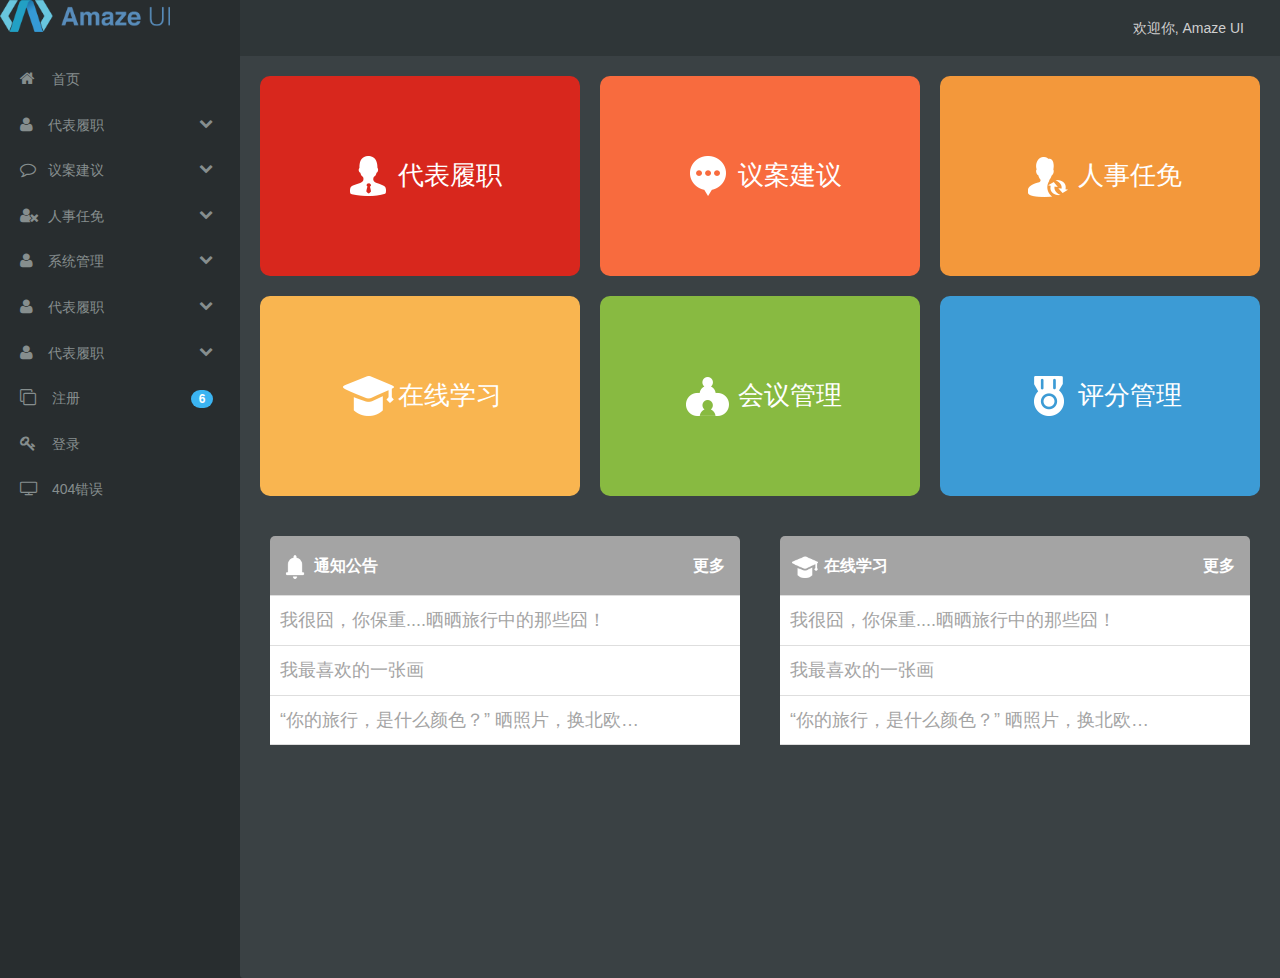
==== index.html @ 0cbc0e25 "commit" ====
<!DOCTYPE html>
<html lang="en">

<head>
    <meta charset="utf-8">
    <meta http-equiv="X-UA-Compatible" content="IE=edge">
    <title>寒亭人大</title>
    <meta name="description" content="这是一个 index 页面">
    <meta name="keywords" content="index">
    <meta name="viewport" content="width=device-width, initial-scale=1">
    <meta name="renderer" content="webkit">
    <meta http-equiv="Cache-Control" content="no-siteapp" />
    <link rel="icon" type="image/png" href="assets/i/favicon.png">
    <link rel="apple-touch-icon-precomposed" href="assets/i/app-icon72x72@2x.png">
    <meta name="apple-mobile-web-app-title" content="Amaze UI" />
    <script src="assets/js/echarts.min.js"></script>
    <link rel="stylesheet" href="assets/css/amazeui.min.css" />
    <link rel="stylesheet" href="assets/css/amazeui.datatables.min.css" />
    <link rel="stylesheet" href="assets/css/app.css">
    <link rel="stylesheet" href="assets/css/main.css">
    <script src="assets/js/jquery.min.js"></script>

</head>

<body data-type="index">
    <script src="assets/js/theme.js"></script>
    <div class="am-g tpl-g">
        <!-- 头部 -->
        <header>
            <!-- logo -->
            <div class="am-fl tpl-header-logo am-hide-sm">
                <a href="javascript:;"><img src="assets/img/logo.png" alt=""></a>
            </div>
            <!-- 右侧内容 -->
            <div class="tpl-header-fluid">
                <!-- 侧边切换 -->
                <div class="am-fl tpl-header-switch-button am-icon-list am-hide-lg am-hide-md">
                    <span>

                </span>
                </div>


                <!-- 其它功能-->
                <div class="am-fr tpl-header-navbar">
                    <ul>
                        <!-- 欢迎语 -->
                        <li class="am-text-sm tpl-header-navbar-welcome">
                            <a href="javascript:;">欢迎你, <span>Amaze UI</span> </a>
                        </li>

                    </ul>
                </div>
            </div>

        </header>
        <!-- 侧边导航栏 -->
        <div class="left-sidebar">

            <!-- 菜单 -->
            <ul class="sidebar-nav">

                <li class="sidebar-nav-link">
                    <a href="index.html">
                        <i class="am-icon-home sidebar-nav-link-logo"></i> 首页
                    </a>
                </li>
                <li class="sidebar-nav-link">
                    <a href="javascript:;" class="sidebar-nav-sub-title">
                        <i class="am-icon-user sidebar-nav-link-logo"></i>代表履职
                        <span class="am-icon-chevron-down am-fr am-margin-right-sm sidebar-nav-sub-ico"></span>
                    </a>
                    <ul class="sidebar-nav sidebar-nav-sub">
                        <li class="sidebar-nav-link">
                            <a href="lvzhirecord.html">
                                <span class="am-icon-angle-right sidebar-nav-link-logo"></span> 代表履职记录
                            </a>
                        </li>

                        <!--<li class="sidebar-nav-link">-->
                        <!--<a href="table-list-img.html">-->
                        <!--<span class="am-icon-angle-right sidebar-nav-link-logo"></span> 查看履职记录-->
                        <!--</a>-->
                        <!--</li>-->
                        <li class="sidebar-nav-link">
                            <a href="addlvzhi.html" class="active">
                                <span class="am-icon-angle-right sidebar-nav-link-logo"></span> 添加履职记录
                            </a>
                        </li>
                    </ul>
                </li>

                <li class="sidebar-nav-link">
                    <a href="javascript:;" class="sidebar-nav-sub-title">
                        <i class="am-icon-comment-o sidebar-nav-link-logo"></i>议案建议
                        <span class="am-icon-chevron-down am-fr am-margin-right-sm sidebar-nav-sub-ico"></span>
                    </a>
                    <ul class="sidebar-nav sidebar-nav-sub">
                        <li class="sidebar-nav-link">
                            <a href="table-list.html">
                                <span class="am-icon-angle-right sidebar-nav-link-logo"></span> 文字列表
                            </a>
                        </li>

                        <li class="sidebar-nav-link">
                            <a href="table-list-img.html">
                                <span class="am-icon-angle-right sidebar-nav-link-logo"></span> 图文列表
                            </a>
                        </li>
                    </ul>
                </li>


                <li class="sidebar-nav-link">
                    <a href="javascript:;" class="sidebar-nav-sub-title">
                        <i class="am-icon-user-times sidebar-nav-link-logo"></i>人事任免
                        <span class="am-icon-chevron-down am-fr am-margin-right-sm sidebar-nav-sub-ico"></span>
                    </a>
                    <ul class="sidebar-nav sidebar-nav-sub">
                        <li class="sidebar-nav-link">
                            <a href="table-list.html">
                                <span class="am-icon-angle-right sidebar-nav-link-logo"></span> 文字列表
                            </a>
                        </li>

                        <li class="sidebar-nav-link">
                            <a href="table-list-img.html">
                                <span class="am-icon-angle-right sidebar-nav-link-logo"></span> 图文列表
                            </a>
                        </li>
                    </ul>
                </li>


                <li class="sidebar-nav-link">
                    <a href="javascript:;" class="sidebar-nav-sub-title">
                        <i class="am-icon-user sidebar-nav-link-logo"></i>系统管理
                        <span class="am-icon-chevron-down am-fr am-margin-right-sm sidebar-nav-sub-ico"></span>
                    </a>
                    <ul class="sidebar-nav sidebar-nav-sub">
                        <li class="sidebar-nav-link">
                            <a href="table-list.html">
                                <span class="am-icon-angle-right sidebar-nav-link-logo"></span> 菜单管理
                            </a>
                        </li>

                        <li class="sidebar-nav-link">
                            <a href="table-list-img.html">
                                <span class="am-icon-angle-right sidebar-nav-link-logo"></span> 权限列表
                            </a>
                        </li>
                        <li class="sidebar-nav-link">
                            <a href="table-list-img.html">
                                <span class="am-icon-angle-right sidebar-nav-link-logo"></span> 职位管理
                            </a>
                        </li>
                        <li class="sidebar-nav-link">
                            <a href="table-list-img.html">
                                <span class="am-icon-angle-right sidebar-nav-link-logo"></span> 部门管理
                            </a>
                        </li>
                        <li class="sidebar-nav-link">
                            <a href="table-list-img.html">
                                <span class="am-icon-angle-right sidebar-nav-link-logo"></span> 用户组管理
                            </a>
                        </li>
                        <li class="sidebar-nav-link">
                            <a href="user.html">
                                <span class="am-icon-angle-right sidebar-nav-link-logo"></span> 用户列表
                            </a>
                        </li>
                    </ul>
                </li>


                <li class="sidebar-nav-link">
                    <a href="javascript:;" class="sidebar-nav-sub-title">
                        <i class="am-icon-user sidebar-nav-link-logo"></i>代表履职
                        <span class="am-icon-chevron-down am-fr am-margin-right-sm sidebar-nav-sub-ico"></span>
                    </a>
                    <ul class="sidebar-nav sidebar-nav-sub">
                        <li class="sidebar-nav-link">
                            <a href="table-list.html">
                                <span class="am-icon-angle-right sidebar-nav-link-logo"></span> 文字列表
                            </a>
                        </li>

                        <li class="sidebar-nav-link">
                            <a href="table-list-img.html">
                                <span class="am-icon-angle-right sidebar-nav-link-logo"></span> 图文列表
                            </a>
                        </li>
                    </ul>
                </li>

                <li class="sidebar-nav-link">
                    <a href="javascript:;" class="sidebar-nav-sub-title">
                        <i class="am-icon-user sidebar-nav-link-logo"></i>代表履职
                        <span class="am-icon-chevron-down am-fr am-margin-right-sm sidebar-nav-sub-ico"></span>
                    </a>
                    <ul class="sidebar-nav sidebar-nav-sub">
                        <li class="sidebar-nav-link">
                            <a href="table-list.html">
                                <span class="am-icon-angle-right sidebar-nav-link-logo"></span> 文字列表
                            </a>
                        </li>

                        <li class="sidebar-nav-link">
                            <a href="table-list-img.html">
                                <span class="am-icon-angle-right sidebar-nav-link-logo"></span> 图文列表
                            </a>
                        </li>
                    </ul>
                </li>


                <li class="sidebar-nav-link">
                    <a href="sign-up.html">
                        <i class="am-icon-clone sidebar-nav-link-logo"></i> 注册
                        <span class="am-badge am-badge-secondary sidebar-nav-link-logo-ico am-round am-fr am-margin-right-sm">6</span>
                    </a>
                </li>
                <li class="sidebar-nav-link">
                    <a href="login.html">
                        <i class="am-icon-key sidebar-nav-link-logo"></i> 登录
                    </a>
                </li>
                <li class="sidebar-nav-link">
                    <a href="404.html">
                        <i class="am-icon-tv sidebar-nav-link-logo"></i> 404错误
                    </a>
                </li>

            </ul>
        </div>


        <!-- 内容区域 -->
        <div class="tpl-content-wrapper">

            <div class="row-content am-cf">


                <div class="row am-cf">
                    <a href="#">
                    <div class="am-u-sm-12 am-u-md-6 am-u-lg-4 card">
                        <div id="tpl-echarts"></div>
                        <div class="flex">
                        <img src="assets/img/renwu.png">
                        <p>代表履职</p>
                        </div>
                </div>
                    </a>


                    <a href="#">
                        <div class="am-u-sm-12 am-u-md-6 am-u-lg-4 card">

                            <div class="flex color1">
                                <img src="assets/img/yian.png">
                                <p>议案建议</p>
                            </div>
                        </div>
                    </a>

                    <a href="#">
                        <div class="am-u-sm-12 am-u-md-6 am-u-lg-4 card">

                            <div class="flex color2">
                                <img src="assets/img/renshi.png">
                                <p>人事任免</p>
                            </div>
                        </div>
                    </a>


                    <a href="#">
                        <div class="am-u-sm-12 am-u-md-6 am-u-lg-4 card">

                            <div class="flex color3">
                                <img src="assets/img/zaixian.png">
                                <p>在线学习</p>
                            </div>
                        </div>
                    </a>

                    <a href="#">
                        <div class="am-u-sm-12 am-u-md-6 am-u-lg-4 card">

                            <div class="flex color4">
                                <img src="assets/img/huiyi.png">
                                <p>会议管理</p>
                            </div>
                        </div>
                    </a>


                    <a href="#">
                        <div class="am-u-sm-12 am-u-md-6 am-u-lg-4 card">
                            <div class="flex color5">
                                <img src="assets/img/pingfen.png">
                                <p>评分管理</p>
                            </div>
                        </div>
                    </a>
                </div>


                <div class="row am-cf">
                    <div class="am-u-sm-12 am-u-md-12 am-u-lg-6 widget-margin-bottom-lg">
                        <div data-am-widget="list_news" class="am-list-news am-list-news-default" >
                            <!--列表标题-->
                            <div data-am-widget="titlebar" class="am-titlebar am-titlebar-default list" >
                                <h2 class=" tongzhi">
                                    <img src="assets/img/tongzhi.png"/>
                                    通知公告
                                </h2>
                                <nav class="am-titlebar-nav">
                                    <a href="#more" class="">更多</a>
                                </nav>
                            </div>
                            <div class="am-list-news-bd">
                                <ul class="am-list  list-content">
                                    <li class="am-g am-list-item-dated">
                                        <a href="##" class="am-list-item-hd ">我很囧，你保重....晒晒旅行中的那些囧！</a>
                                    </li>
                                    <li class="am-g am-list-item-dated">
                                        <a href="##" class="am-list-item-hd ">我最喜欢的一张画</a>
                                    </li>
                                    <li class="am-g am-list-item-dated">
                                        <a href="##" class="am-list-item-hd ">“你的旅行，是什么颜色？” 晒照片，换北欧梦幻极光之旅！</a>
                                    </li>
                                </ul>
                            </div>

                        </div>
                    </div>

                    <div class="am-u-sm-12 am-u-md-12 am-u-lg-6 widget-margin-bottom-lg">
                        <div data-am-widget="list_news" class="am-list-news am-list-news-default" >
                            <!--列表标题-->
                            <div data-am-widget="titlebar" class="am-titlebar am-titlebar-default list" >
                                <h2 class=" tongzhi">
                                    <img src="assets/img/xuexi.png"/>
                                    在线学习
                                </h2>
                                <nav class="am-titlebar-nav">
                                    <a href="#more" class="">更多</a>
                                </nav>
                            </div>
                            <div class="am-list-news-bd">
                                <ul class="am-list  list-content">
                                    <li class="am-g am-list-item-dated">
                                        <a href="##" class="am-list-item-hd ">我很囧，你保重....晒晒旅行中的那些囧！</a>
                                    </li>
                                    <li class="am-g am-list-item-dated">
                                        <a href="##" class="am-list-item-hd ">我最喜欢的一张画</a>
                                    </li>
                                    <li class="am-g am-list-item-dated">
                                        <a href="##" class="am-list-item-hd ">“你的旅行，是什么颜色？” 晒照片，换北欧梦幻极光之旅！</a>
                                    </li>
                                </ul>
                            </div>

                        </div>
                    </div>

                        </div>
                    </div>
                </div>
            </div>
    <script src="assets/js/amazeui.min.js"></script>
    <script src="assets/js/amazeui.datatables.min.js"></script>
    <script src="assets/js/dataTables.responsive.min.js"></script>
    <script src="assets/js/app.js"></script>

</body>

</html>
---- assets/css/app.css ----
ul,
li {
  list-style: none;
  padding: 0;
  margin: 0;
}
header {
  z-index: 1200;
  position: relative;
}
.tpl-header-logo {
  width: 240px;
  height: 57px;
  display: table;
  text-align: center;
  position: relative;
  z-index: 1300;
}
.tpl-header-logo a {
  display: table-cell;
  vertical-align: middle;
}
.tpl-header-logo img {
  width: 170px;
}
.tpl-header-fluid {
  margin-left: 240px;
  height: 56px;
  padding-left: 20px;
  padding-right: 20px;
}
.tpl-header-switch-button {
  margin-top: 0px;
  margin-bottom: 0px;
  float: left;
  color: #cfcfcf;
  margin-left: -20px;
  margin-right: 0;
  border: 0;
  border-radius: 0;
  padding: 0px 22px;
  font-size: 22px;
  line-height: 55px;
}
.tpl-header-switch-button:hover {
  outline: none;
}
.tpl-header-search-form {
  height: 54px;
  line-height: 52px;
  margin-left: 10px;
}
.tpl-header-search-box,
.tpl-header-search-btn {
  transition: all 0.4s ease-in-out;
  color: #848c90;
  background: none;
  border: none;
  outline: none;
}
.tpl-header-search-box {
  font-size: 14px;
}
.tpl-header-search-box:hover,
.tpl-header-search-box:active {
  color: #fff;
}
.tpl-header-search-btn {
  font-size: 15px;
}
.tpl-header-search-btn:hover,
.tpl-header-search-btn:active {
  color: #fff;
}
.tpl-header-navbar {
  color: #fff;
}
.tpl-header-navbar li {
  float: left;
}
.tpl-header-navbar a {
  line-height: 56px;
  display: block;
  padding: 0 16px;
  position: relative;
}
.tpl-header-navbar a .item-feed-badge {
  position: absolute;
  top: 9px;
  left: 25px;
}
ul.tpl-dropdown-content {
  padding: 10px;
  margin-top: 0;
  width: 300px;
  background-color: #2f3638;
  border: 1px solid #525e62;
  border-radius: 0;
}
ul.tpl-dropdown-content li {
  float: none;
}
ul.tpl-dropdown-content:before,
ul.tpl-dropdown-content:after {
  display: none;
}
ul.tpl-dropdown-content .tpl-dropdown-menu-notifications-title {
  font-size: 12px;
  float: left;
  color: rgba(255, 255, 255, 0.7);
}
ul.tpl-dropdown-content .tpl-dropdown-menu-notifications-time {
  float: right;
  text-align: right;
  color: rgba(255, 255, 255, 0.7);
  font-size: 11px;
  width: 50px;
  margin-left: 10px;
}
ul.tpl-dropdown-content .tpl-dropdown-menu-notifications:last-child .tpl-dropdown-menu-notifications-item {
  text-align: center;
  border: none;
  font-size: 12px;
}
ul.tpl-dropdown-content .tpl-dropdown-menu-notifications:last-child .tpl-dropdown-menu-notifications-item i {
  margin-left: -6px;
}
ul.tpl-dropdown-content .tpl-dropdown-menu-messages:last-child .tpl-dropdown-menu-messages-item {
  text-align: center;
  border: none;
  font-size: 12px;
}
ul.tpl-dropdown-content .tpl-dropdown-menu-messages:last-child .tpl-dropdown-menu-messages-item i {
  margin-left: -6px;
}
ul.tpl-dropdown-content .tpl-dropdown-menu-notifications-item,
ul.tpl-dropdown-content .tpl-dropdown-menu-messages-item {
  padding: 12px;
  color: #fff;
  line-height: 20px;
  border-bottom: 1px solid rgba(255, 255, 255, 0.15);
}
ul.tpl-dropdown-content .tpl-dropdown-menu-notifications-item:hover,
ul.tpl-dropdown-content .tpl-dropdown-menu-messages-item:hover,
ul.tpl-dropdown-content .tpl-dropdown-menu-notifications-item:focus,
ul.tpl-dropdown-content .tpl-dropdown-menu-messages-item:focus {
  background-color: #465154;
  color: #fff;
}
ul.tpl-dropdown-content .tpl-dropdown-menu-notifications-item .menu-messages-ico,
ul.tpl-dropdown-content .tpl-dropdown-menu-messages-item .menu-messages-ico {
  line-height: initial;
  float: left;
  width: 35px;
  height: 35px;
  border-radius: 50%;
  margin-right: 10px;
  margin-top: 6px;
  overflow: hidden;
}
ul.tpl-dropdown-content .tpl-dropdown-menu-notifications-item .menu-messages-ico img,
ul.tpl-dropdown-content .tpl-dropdown-menu-messages-item .menu-messages-ico img {
  width: 100%;
  height: auto;
  vertical-align: middle;
}
ul.tpl-dropdown-content .tpl-dropdown-menu-notifications-item .menu-messages-time,
ul.tpl-dropdown-content .tpl-dropdown-menu-messages-item .menu-messages-time {
  float: right;
  text-align: right;
  color: rgba(255, 255, 255, 0.7);
  font-size: 11px;
  width: 40px;
  margin-left: 10px;
}
ul.tpl-dropdown-content .tpl-dropdown-menu-notifications-item .menu-messages-content,
ul.tpl-dropdown-content .tpl-dropdown-menu-messages-item .menu-messages-content {
  display: block;
  font-size: 13px;
  margin-left: 45px;
  margin-right: 50px;
}
ul.tpl-dropdown-content .tpl-dropdown-menu-notifications-item .menu-messages-content .menu-messages-content-time,
ul.tpl-dropdown-content .tpl-dropdown-menu-messages-item .menu-messages-content .menu-messages-content-time {
  margin-top: 3px;
  color: rgba(255, 255, 255, 0.7);
  font-size: 11px;
}
.am-dimmer {
  z-index: 1200;
}
.am-modal {
  z-index: 1300;
}
.am-datepicker-dropdown {
  z-index: 1400;
}
.tpl-skiner {
  transition: all 0.4s ease-in-out;
  position: fixed;
  z-index: 10000;
  right: -130px;
  top: 65px;
}
.tpl-skiner.active {
  right: 0px;
}
.tpl-skiner-content {
  background: rgba(0, 0, 0, 0.7);
  width: 130px;
  padding: 15px;
  border-radius: 4px 0 0 4px;
  overflow: hidden;
}
.fc-content .am-icon-close {
  position: absolute;
  right: 0;
  top: 0px;
}
.tpl-skiner-toggle {
  position: absolute;
  top: 5px;
  left: -40px;
  width: 40px;
  color: #969a9b;
  font-size: 20px;
  height: 40px;
  line-height: 40px;
  text-align: center;
  background: rgba(0, 0, 0, 0.7);
  cursor: pointer;
  border-top-left-radius: 4px;
  border-bottom-left-radius: 4px;
}
.tpl-skiner-content-title {
  margin: 0;
  margin-bottom: 4px;
  padding-bottom: 4px;
  font-size: 16px;
  text-transform: uppercase;
  color: #fff;
  border-bottom: 1px solid rgba(255, 255, 255, 0.3);
}
.tpl-skiner-content-bar {
  padding-top: 10px;
}
.tpl-skiner-content-bar .skiner-color {
  transition: all 0.4s ease-in-out;
  float: left;
  width: 25px;
  height: 25px;
  margin-right: 10px;
  cursor: pointer;
}
.tpl-skiner-content-bar .skiner-white {
  background: #fff;
  border: 2px solid #eee;
}
.tpl-skiner-content-bar .skiner-black {
  background: #000;
  border: 2px solid #222;
}
.sub-active {
  color: #fff!important;
}
.left-sidebar {
  transition: all 0.4s ease-in-out;
  width: 240px;
  min-height: 100%;
  padding-top: 57px;
  position: absolute;
  z-index: 1104;
  top: 0;
  left: 0px;
}
.left-sidebar.xs-active {
  left: 0px;
}
.left-sidebar.active {
  left: -240px;
}
.tpl-sidebar-user-panel {
  padding: 22px;
  padding-top: 28px;
}
.tpl-user-panel-profile-picture {
  border-radius: 50%;
  width: 82px;
  height: 82px;
  margin-bottom: 10px;
  overflow: hidden;
}
.tpl-user-panel-profile-picture img {
  width: auto;
  height: 82px;
  vertical-align: middle;
}
.tpl-user-panel-status-icon {
  margin-right: 2px;
}
.user-panel-logged-in-text {
  display: block;
  color: #cfcfcf;
  font-size: 14px;
}
.tpl-user-panel-action-link {
  color: #6d787c;
  font-size: 12px;
}
.tpl-user-panel-action-link:hover {
  color: #a2aaad;
}
.sidebar-nav {
  list-style-type: none;
  padding: 0;
  margin: 0;
}
.sidebar-nav-sub {
  display: none;
}
.sidebar-nav-sub .sidebar-nav-link {
  font-size: 12px;
  padding-left: 30px;
}
.sidebar-nav-sub .sidebar-nav-link a {
  font-size: 12px;
  padding-left: 0;
}
.sidebar-nav-sub .sidebar-nav-link-logo {
  margin-right: 8px;
  width: 20px;
  font-size: 16px;
}
.sidebar-nav-sub-ico-rotate {
  -webkit-transform: rotate(180deg);
  transform: rotate(180deg);
  -webkit-transition: all 300ms;
  transition: all 300ms;
}
.sidebar-nav-link-logo-ico {
  margin-top: 5px;
}
.sidebar-nav-heading {
  padding: 24px 17px;
  font-size: 15px;
  font-weight: 500;
}
.sidebar-nav-heading-info {
  font-size: 12px;
  color: #868E8E;
  padding-left: 10px;
}
.sidebar-nav-link-logo {
  margin-right: 8px;
  width: 20px;
  font-size: 16px;
}
.sidebar-nav-link {
  color: #fff;
}
.sidebar-nav-link a {
  display: block;
  color: #868E8E;
  padding: 10px 17px;
  border-left: #282d2f 3px solid;
  font-size: 14px;
  cursor: pointer;
}
.sidebar-nav-link a.active {
  cursor: pointer;
  border-left: #1CA2CE 3px solid;
  color: #fff;
}
.sidebar-nav-link a:hover {
  color: #fff;
}
.tpl-content-wrapper {
  transition: all 0.4s ease-in-out;
  position: relative;
  margin-left: 240px;
  z-index: 1101;
  min-height: 922px;
  border-bottom-left-radius: 3px;
}
.tpl-content-wrapper.xs-active {
  margin-left: 240px;
}
.tpl-content-wrapper.active {
  margin-left: 0;
}
.page-header {
  background: #424b4f;
  margin-top: 0;
  margin-bottom: 0;
  padding: 40px 0;
  border-bottom: 0;
}
.container-fluid {
  margin-top: 0;
  margin-bottom: 0;
  padding: 40px 0;
  border-bottom: 0;
  padding-left: 20px;
  padding-right: 20px;
}
.row {
  margin-right: -10px;
  margin-left: -10px;
}
.page-header-description {
  margin-top: 4px;
  margin-bottom: 0;
  font-size: 14px;
  color: #e6e6e6;
}
.page-header-heading {
  font-size: 20px;
  font-weight: 400;
}
.page-header-heading .page-header-heading-ico {
  font-size: 28px;
  position: relative;
  top: 3px;
}
.page-header-heading small {
  font-weight: normal;
  line-height: 1;
  color: #B3B3B3;
}
.page-header-button {
  transition: all 0.4s ease-in-out;
  opacity: 0.3;
  float: right;
  outline: none;
  border: 1px solid #fff;
  padding: 16px 36px;
  font-size: 23px;
  line-height: 23px;
  border-radius: 0;
  padding-top: 14px;
  color: #fff;
  background-color: rgba(0, 0, 0, 0);
  font-weight: 500;
}
.page-header-button:hover {
  background-color: #ffffff;
  color: #333;
  opacity: 1;
}
.widget {
  width: 100%;
  min-height: 148px;
  margin-bottom: 20px;
  border-radius: 0;
  position: relative;
}
.widget-head {
  width: 100%;
  padding: 15px;
}
.widget-title {
  font-size: 14px;
}
.widget-fluctuation-period-text {
  display: inline-block;
  font-size: 16px;
  line-height: 20px;
  margin-bottom: 9px;
}
.widget-body {
  padding: 13px 15px;
  width: 100%;
}
.row-content {
  padding: 20px;
}
.widget-fluctuation-description-text {
  margin-top: 4px;
  display: block;
  font-size: 12px;
  line-height: 13px;
}
.widget-fluctuation-description-amount {
  display: block;
  font-size: 20px;
  line-height: 22px;
}
.widget-statistic-header {
  position: relative;
  z-index: 35;
  display: block;
  font-size: 14px;
  text-transform: uppercase;
  margin-bottom: 8px;
}
.widget-body-md {
  height: 200px;
}
.widget-body-lg {
  min-height: 330px;
}
.widget-margin-bottom-lg {
  margin-bottom: 20px;
}
.tpl-table-black-operation a {
  display: inline-block;
  padding: 5px 6px;
  font-size: 12px;
  line-height: 12px;
}
.tpl-switch input[type="checkbox"] {
  position: absolute;
  opacity: 0;
  width: 50px;
  height: 20px;
}
.tpl-switch input[type="checkbox"].ios-switch + div {
  vertical-align: middle;
  width: 40px;
  height: 20px;
  border-radius: 999px;
  background-color: rgba(0, 0, 0, 0.1);
  -webkit-transition-duration: .4s;
  -webkit-transition-property: background-color, box-shadow;
  margin-top: 6px;
}
.tpl-switch input[type="checkbox"].ios-switch:checked + div {
  width: 40px;
  background-position: 0 0;
  background-color: #36c6d3;
}
.tpl-switch input[type="checkbox"].tinyswitch.ios-switch + div {
  width: 34px;
  height: 18px;
}
.tpl-switch input[type="checkbox"].bigswitch.ios-switch + div {
  width: 50px;
  height: 25px;
}
.tpl-switch input[type="checkbox"].green.ios-switch:checked + div {
  background-color: #00e359;
  border: 1px solid #00a23f;
  box-shadow: inset 0 0 0 10px #00e359;
}
.tpl-switch input[type="checkbox"].ios-switch + div > div {
  float: left;
  width: 18px;
  height: 18px;
  border-radius: inherit;
  background: #ffffff;
  -webkit-transition-timing-function: cubic-bezier(0.54, 1.85, 0.5, 1);
  -webkit-transition-duration: 0.4s;
  -webkit-transition-property: transform, background-color, box-shadow;
  -moz-transition-timing-function: cubic-bezier(0.54, 1.85, 0.5, 1);
  -moz-transition-duration: 0.4s;
  -moz-transition-property: transform, background-color;
  pointer-events: none;
  margin-top: 1px;
  margin-left: 1px;
}
.tpl-switch input[type="checkbox"].ios-switch:checked + div > div {
  -webkit-transform: translate3d(20px, 0, 0);
  -moz-transform: translate3d(20px, 0, 0);
  background-color: #ffffff;
}
.tpl-switch input[type="checkbox"].tinyswitch.ios-switch + div > div {
  width: 16px;
  height: 16px;
  margin-top: 1px;
}
.tpl-switch input[type="checkbox"].tinyswitch.ios-switch:checked + div > div {
  -webkit-transform: translate3d(16px, 0, 0);
  -moz-transform: translate3d(16px, 0, 0);
  box-shadow: 0px 2px 5px rgba(0, 0, 0, 0.3), 0px 0px 0 1px #0850ac;
}
.tpl-switch input[type="checkbox"].bigswitch.ios-switch + div > div {
  width: 23px;
  height: 23px;
  margin-top: 1px;
}
.tpl-switch input[type="checkbox"].bigswitch.ios-switch:checked + div > div {
  -webkit-transform: translate3d(25px, 0, 0);
  -moz-transform: translate3d(16px, 0, 0);
}
.tpl-switch input[type="checkbox"].green.ios-switch:checked + div > div {
  box-shadow: 0px 2px 5px rgba(0, 0, 0, 0.3), 0 0 0 1px #00a23f;
}
.tpl-page-state {
  width: 100%;
}
.tpl-page-state-title {
  font-size: 40px;
  font-weight: bold;
}
.tpl-page-state-content {
  padding: 10px 0;
}
.tpl-login {
  width: 100%;
}
.tpl-login-logo {
  max-width: 159px;
  height: 205px;
  margin: 0 auto;
  margin-bottom: 20px;
}
.tpl-login-title {
  width: 100%;
  font-size: 24px;
}
.tpl-login-content {
  width: 300px;
  margin: 12% auto 0;
}
.tpl-login-remember-me {
  color: #B3B3B3;
  font-size: 14px;
}
.tpl-login-remember-me label {
  position: relative;
  top: -2px;
}
.tpl-login-content-info {
  color: #B3B3B3;
  font-size: 14px;
}
.cl-p {
  padding: 0!important;
}
.tpl-table-line-img {
  max-width: 100px;
  padding: 2px;
}
.tpl-table-list-select {
  text-align: right;
}
.fc-button-group,
.fc button {
  display: block;
}
.theme-white {
  background: #e9ecf3;
}
.theme-white .sidebar-nav-sub .sidebar-nav-link-logo {
  margin-left: 10px;
}
.theme-white .tpl-header-search-box:hover,
.theme-white .tpl-header-search-box:active .tpl-error-title {
  color: #848c90;
}
.theme-white .tpl-error-title-info {
  line-height: 30px;
  font-size: 21px;
  margin-top: 20px;
  text-align: center;
  color: #dce2ec;
}
.theme-white .tpl-error-btn {
  background: #03a9f3;
  border: 1px solid #03a9f3;
  border-radius: 30px;
  padding: 6px 20px 8px;
}
.theme-white .tpl-error-content {
  margin-top: 20px;
  margin-bottom: 20px;
  font-size: 16px;
  text-align: center;
  color: #96a2b4;
}
.theme-white .tpl-calendar-box {
  background: #fff;
  border-radius: 4px;
  padding: 20px;
}
.theme-white .tpl-calendar-box .fc-event {
  border-radius: 0;
  background: #03a9f3;
  border: 1px solid #14b0f6;
}
.theme-white .tpl-calendar-box .fc-axis {
  color: #868E8E;
}
.theme-white .tpl-calendar-box .fc-unthemed .fc-today {
  background: #eee;
}
.theme-white .tpl-calendar-box .fc-more {
  color: #868E8E;
}
.theme-white .tpl-calendar-box .fc th.fc-widget-header {
  background: #32c5d2!important;
  color: #ffffff;
  font-size: 14px;
  line-height: 20px;
  padding: 7px 0px;
  text-transform: uppercase;
  border: none!important;
}
.theme-white .tpl-calendar-box .fc th.fc-widget-header a {
  color: #fff;
}
.theme-white .tpl-calendar-box .fc-center h2 {
  color: #868E8E;
}
.theme-white .tpl-calendar-box .fc-state-default {
  background-image: none;
  background: #fff;
  font-size: 14px;
  color: #868E8E;
}
.theme-white .tpl-calendar-box .fc th,
.theme-white .tpl-calendar-box .fc td,
.theme-white .tpl-calendar-box .fc hr,
.theme-white .tpl-calendar-box .fc thead,
.theme-white .tpl-calendar-box .fc tbody,
.theme-white .tpl-calendar-box .fc-row {
  border-color: #eee!important;
}
.theme-white .tpl-calendar-box .fc-day-number {
  color: #868E8E;
  padding-right: 6px;
}
.theme-white .tpl-calendar-box .fc th {
  color: #868E8E;
  font-weight: normal;
  font-size: 14px;
  padding: 6px 0;
}
.theme-white .tpl-login-logo {
  background: url(../img/logoa.png) center no-repeat;
}
.theme-white .sub-active {
  color: #23abf0!important;
}
.theme-white .tpl-table-line-img {
  border: 1px solid #ddd;
}
.theme-white .tpl-pagination .am-disabled a,
.theme-white .tpl-pagination li a {
  color: #23abf0;
  border-radius: 3px;
  padding: 6px 12px;
}
.theme-white .tpl-pagination .am-active a {
  background: #23abf0;
  color: #fff;
  border: 1px solid #23abf0;
  padding: 6px 12px;
}
.theme-white .tpl-login-btn {
  background-color: #32c5d2;
  border: none;
  padding: 10px 16px;
  font-size: 14px;
  line-height: 14px;
  outline: none;
}
.theme-white .tpl-login-btn:hover,
.theme-white .tpl-login-btn:active {
  background: #22b2e1;
  color: #fff;
}
.theme-white .tpl-login-title {
  color: #697882;
}
.theme-white .tpl-login-title strong {
  color: #39bae4;
}
.theme-white .tpl-login-content {
  width: 500px;
  padding: 40px 40px 25px;
  background-color: #fff;
  border-radius: 4px;
}
.theme-white .tpl-form-line-form,
.theme-white .tpl-form-border-form {
  padding-top: 20px;
}
.theme-white .tpl-form-border-form input[type=number]:focus,
.theme-white .tpl-form-border-form input[type=search]:focus,
.theme-white .tpl-form-border-form input[type=text]:focus,
.theme-white .tpl-form-border-form input[type=password]:focus,
.theme-white .tpl-form-border-form input[type=datetime]:focus,
.theme-white .tpl-form-border-form input[type=datetime-local]:focus,
.theme-white .tpl-form-border-form input[type=date]:focus,
.theme-white .tpl-form-border-form input[type=month]:focus,
.theme-white .tpl-form-border-form input[type=time]:focus,
.theme-white .tpl-form-border-form input[type=week]:focus,
.theme-white .tpl-form-border-form input[type=email]:focus,
.theme-white .tpl-form-border-form input[type=url]:focus,
.theme-white .tpl-form-border-form input[type=tel]:focus,
.theme-white .tpl-form-border-form input[type=color]:focus,
.theme-white .tpl-form-border-form select:focus,
.theme-white .tpl-form-border-form textarea:focus,
.theme-white .am-form-field:focus {
  -webkit-box-shadow: none;
  box-shadow: none;
}
.theme-white .tpl-form-border-form input[type=number],
.theme-white .tpl-form-border-form input[type=search],
.theme-white .tpl-form-border-form input[type=text],
.theme-white .tpl-form-border-form input[type=password],
.theme-white .tpl-form-border-form input[type=datetime],
.theme-white .tpl-form-border-form input[type=datetime-local],
.theme-white .tpl-form-border-form input[type=date],
.theme-white .tpl-form-border-form input[type=month],
.theme-white .tpl-form-border-form input[type=time],
.theme-white .tpl-form-border-form input[type=week],
.theme-white .tpl-form-border-form input[type=email],
.theme-white .tpl-form-border-form input[type=url],
.theme-white .tpl-form-border-form input[type=tel],
.theme-white .tpl-form-border-form input[type=color],
.theme-white .tpl-form-border-form select,
.theme-white .tpl-form-border-form textarea,
.theme-white .am-form-field {
  display: block;
  width: 100%;
  padding: 6px 12px;
  line-height: 1.42857;
  color: #4d6b8a;
  background-color: #fff;
  background-image: none;
  border-radius: 4px;
  -webkit-box-shadow: inset 0 1px 1px rgba(0, 0, 0, 0.075);
  box-shadow: inset 0 1px 1px rgba(0, 0, 0, 0.075);
  -webkit-transition: border-color ease-in-out 0.15s, box-shadow ease-in-out 0.15s;
  -o-transition: border-color ease-in-out 0.15s, box-shadow ease-in-out 0.15s;
  transition: border-color ease-in-out 0.15s, box-shadow ease-in-out 0.15s;
  background: 0 0;
  border: 0;
  border: 1px solid #c2cad8;
  -webkit-border-radius: 0;
  -moz-border-radius: 0;
  -ms-border-radius: 0;
  text-indent: .5em;
  -o-border-radius: 0;
  border-radius: 0;
  color: #555;
  box-shadow: none;
  padding-left: 0;
  padding-right: 0;
  font-size: 14px;
}
.theme-white .tpl-form-border-form .am-checkbox,
.theme-white .tpl-form-border-form .am-checkbox-inline,
.theme-white .tpl-form-border-form .am-form-label,
.theme-white .tpl-form-border-form .am-radio,
.theme-white .tpl-form-border-form .am-radio-inline {
  margin-top: 0;
  margin-bottom: 0;
}
.theme-white .tpl-form-border-form .am-form-group:after {
  clear: both;
}
.theme-white .tpl-form-border-form .am-form-group:after,
.theme-white .tpl-form-border-form .am-form-group:before {
  content: " ";
  display: table;
}
.theme-white .tpl-form-border-form .am-form-label {
  padding-top: 5px;
  font-size: 16px;
  color: #888;
  font-weight: inherit;
  text-align: right;
}
.theme-white .tpl-form-border-form .am-form-group {
  /*padding: 20px 0;*/
}
.theme-white .tpl-form-border-form .am-form-label .tpl-form-line-small-title {
  color: #999;
  font-size: 12px;
}
.theme-white .tpl-form-line-form input[type=number]:focus,
.theme-white .tpl-form-line-form input[type=search]:focus,
.theme-white .tpl-form-line-form input[type=text]:focus,
.theme-white .tpl-form-line-form input[type=password]:focus,
.theme-white .tpl-form-line-form input[type=datetime]:focus,
.theme-white .tpl-form-line-form input[type=datetime-local]:focus,
.theme-white .tpl-form-line-form input[type=date]:focus,
.theme-white .tpl-form-line-form input[type=month]:focus,
.theme-white .tpl-form-line-form input[type=time]:focus,
.theme-white .tpl-form-line-form input[type=week]:focus,
.theme-white .tpl-form-line-form input[type=email]:focus,
.theme-white .tpl-form-line-form input[type=url]:focus,
.theme-white .tpl-form-line-form input[type=tel]:focus,
.theme-white .tpl-form-line-form input[type=color]:focus,
.theme-white .tpl-form-line-form select:focus,
.theme-white .tpl-form-line-form textarea:focus,
.theme-white .am-form-field:focus {
  -webkit-box-shadow: none;
  box-shadow: none;
}
.theme-white .tpl-form-line-form input[type=number],
.theme-white .tpl-form-line-form input[type=search],
.theme-white .tpl-form-line-form input[type=text],
.theme-white .tpl-form-line-form input[type=password],
.theme-white .tpl-form-line-form input[type=datetime],
.theme-white .tpl-form-line-form input[type=datetime-local],
.theme-white .tpl-form-line-form input[type=date],
.theme-white .tpl-form-line-form input[type=month],
.theme-white .tpl-form-line-form input[type=time],
.theme-white .tpl-form-line-form input[type=week],
.theme-white .tpl-form-line-form input[type=email],
.theme-white .tpl-form-line-form input[type=url],
.theme-white .tpl-form-line-form input[type=tel],
.theme-white .tpl-form-line-form input[type=color],
.theme-white .tpl-form-line-form select,
.theme-white .tpl-form-line-form textarea,
.theme-white .am-form-field {
  display: block;
  width: 100%;
  padding: 6px 12px;
  line-height: 1.42857;
  color: #4d6b8a;
  background-color: #fff;
  background-image: none;
  border: 1px solid #c2cad8;
  border-radius: 4px;
  -webkit-box-shadow: inset 0 1px 1px rgba(0, 0, 0, 0.075);
  box-shadow: inset 0 1px 1px rgba(0, 0, 0, 0.075);
  -webkit-transition: border-color ease-in-out 0.15s, box-shadow ease-in-out 0.15s;
  -o-transition: border-color ease-in-out 0.15s, box-shadow ease-in-out 0.15s;
  transition: border-color ease-in-out 0.15s, box-shadow ease-in-out 0.15s;
  background: 0 0;
  border: 0;
  border-bottom: 1px solid #c2cad8;
  -webkit-border-radius: 0;
  -moz-border-radius: 0;
  -ms-border-radius: 0;
  -o-border-radius: 0;
  border-radius: 0;
  color: #555;
  box-shadow: none;
  padding-left: 0;
  padding-right: 0;
  font-size: 14px;
}
.theme-white .tpl-form-line-form .am-checkbox,
.theme-white .tpl-form-line-form .am-checkbox-inline,
.theme-white .tpl-form-line-form .am-form-label,
.theme-white .tpl-form-line-form .am-radio,
.theme-white .tpl-form-line-form .am-radio-inline {
  margin-top: 0;
  margin-bottom: 0;
}
.theme-white .tpl-form-line-form .am-form-group:after {
  clear: both;
}
.theme-white .tpl-form-line-form .am-form-group:after,
.theme-white .tpl-form-line-form .am-form-group:before {
  content: " ";
  display: table;
}
.theme-white .tpl-form-line-form .am-form-label {
  padding-top: 5px;
  font-size: 16px;
  color: #888;
  font-weight: inherit;
  text-align: right;
}
.theme-white .tpl-form-line-form .am-form-group {
  /*padding: 20px 0;*/
}
.theme-white .tpl-form-line-form .am-form-label .tpl-form-line-small-title {
  color: #999;
  font-size: 12px;
}
.theme-white .tpl-table-black-operation a {
  border: 1px solid #36c6d3;
  color: #36c6d3;
}
.theme-white .tpl-table-black-operation a:hover {
  background: #36c6d3;
  color: #fff;
}
.theme-white .tpl-table-black-operation a.tpl-table-black-operation-del {
  border: 1px solid #e7505a;
  color: #e7505a;
}
.theme-white .tpl-table-black-operation a.tpl-table-black-operation-del:hover {
  background: #e7505a;
  color: #fff;
}
.theme-white .tpl-amendment-echarts {
  left: -17px;
}
.theme-white .tpl-user-card {
  border: 1px solid #3598dc;
  border-top: 2px solid #3598dc;
  background: #3598dc;
  color: #ffffff;
  border-radius: 4px;
}
.theme-white .tpl-user-card-title {
  font-size: 26px;
  margin-top: 0;
  font-weight: 300;
  margin-top: 25px;
  margin-bottom: 10px;
}
.theme-white .achievement-subheading {
  font-size: 12px;
  margin-top: 0;
  margin-bottom: 15px;
}
.theme-white .achievement-image {
  border-radius: 50%;
  margin-bottom: 22px;
}
.theme-white .achievement-description {
  margin: 0;
  font-size: 12px;
}
.theme-white .tpl-table-black {
  color: #838FA1;
}
.theme-white .tpl-table-black thead > tr > th {
  font-size: 14px;
  padding: 6px;
}
.theme-white .tpl-table-black tbody > tr > td {
  font-size: 14px;
  padding: 7px 6px;
}
.theme-white .tpl-table-black tfoot > tr > th {
  font-size: 14px;
  padding: 6px 0;
}
.theme-white .am-progress {
  height: 12px;
}
.theme-white .am-progress-title {
  font-size: 14px;
  margin-bottom: 8px;
}
.theme-white .widget-fluctuation-tpl-btn {
  margin-top: 6px;
  display: block;
  color: #fff;
  font-size: 12px;
  padding: 8px 14px;
  outline: none;
  background-color: #e7505a;
  border: 1px solid #e7505a;
}
.theme-white .widget-fluctuation-tpl-btn:hover {
  background: transparent;
  color: #e7505a;
}
.theme-white .widget-fluctuation-description-text {
  color: #c5cacd;
}
.theme-white .widget-fluctuation-period-text {
  color: #838FA1;
}
.theme-white .text-success {
  color: #5eb95e;
}
.theme-white .widget-head {
  border-bottom: 1px solid #eef1f5;
}
.theme-white .widget-function a {
  color: #838FA1;
}
.theme-white .widget-function a:hover {
  color: #a7bdcd;
}
.theme-white .widget {
  padding: 10px 20px 13px;
  background-color: #fff;
  border-radius: 4px;
  color: #838FA1;
}
.theme-white .widget-title {
  font-size: 16px;
}
.theme-white .widget-primary {
  min-height: 174px;
  border: 1px solid #32c5d2;
  border-top: 2px solid #32c5d2;
  background: #32c5d2;
  color: #ffffff;
  padding: 12px 17px;
  padding-left: 22px;
}
.theme-white .widget-statistic-icon {
  position: absolute;
  z-index: 30;
  right: 30px;
  top: 24px;
  font-size: 70px;
  color: #46cad6;
}
.theme-white .widget-statistic-description {
  position: relative;
  z-index: 35;
  display: block;
  font-size: 14px;
  line-height: 14px;
  padding-top: 8px;
  color: #fff;
}
.theme-white .widget-statistic-value {
  position: relative;
  z-index: 35;
  font-weight: 300;
  display: block;
  color: #fff;
  font-size: 46px;
  line-height: 46px;
  margin-bottom: 8px;
}
.theme-white .widget-statistic-header {
  padding-top: 18px;
  color: #fff;
}
.theme-white .widget-purple {
  padding: 12px 17px;
  border: 1px solid #8E44AD;
  border-top: 2px solid #8E44AD;
  background: #8E44AD;
  color: #ffffff;
  min-height: 174px;
}
.theme-white .widget-purple .widget-statistic-icon {
  color: #9956b5;
}
.theme-white .widget-purple .widget-statistic-header {
  color: #ded5e7;
}
.theme-white .widget-purple .widget-statistic-description {
  color: #ded5e7;
}
.theme-white .page-header-button {
  opacity: .8;
  border: 1px solid #32c5d2;
  background: #32c5d2;
  color: #fff;
}
.theme-white .page-header-button:hover {
  opacity: 1;
}
.theme-white .page-header-description {
  color: #666;
}
.theme-white .page-header-heading {
  color: #666;
}
.theme-white ul.tpl-dropdown-content .tpl-dropdown-menu-messages-item .menu-messages-content .menu-messages-content-time {
  color: #96a5aa;
}
.theme-white ul.tpl-dropdown-content {
  background: #fff;
  border: 1px solid #ddd;
}
.theme-white ul.tpl-dropdown-content .tpl-dropdown-menu-notifications-item,
.theme-white ul.tpl-dropdown-content .tpl-dropdown-menu-messages-item {
  border-bottom: 1px solid #eee;
  color: #999;
}
.theme-white ul.tpl-dropdown-content .tpl-dropdown-menu-notifications-item:hover,
.theme-white ul.tpl-dropdown-content .tpl-dropdown-menu-messages-item:hover {
  background-color: #f5f5f5;
}
.theme-white ul.tpl-dropdown-content .tpl-dropdown-menu-notifications-item .tpl-dropdown-menu-notifications-time,
.theme-white ul.tpl-dropdown-content .tpl-dropdown-menu-messages-item .tpl-dropdown-menu-notifications-time {
  color: #999;
}
.theme-white ul.tpl-dropdown-content .tpl-dropdown-menu-messages-item:hover {
  background-color: #f5f5f5;
}
.theme-white ul.tpl-dropdown-content .tpl-dropdown-menu-notifications-title {
  color: #999;
}
.theme-white .sidebar-nav-link a {
  border-left: #fff 3px solid;
}
.theme-white .sidebar-nav-link a:hover {
  background: #f2f6f9;
  color: #868E8E;
  border-left: #3bb4f2 3px solid;
}
.theme-white .sidebar-nav-link a.active {
  background: #f2f6f9;
  color: #868E8E;
  border-left: #3bb4f2 3px solid;
}
.theme-white .sidebar-nav-heading {
  color: #999;
  border-bottom: 1px solid #eee;
}
.theme-white .tpl-sidebar-user-panel {
  background: #fff;
  border-bottom: 1px solid #eee;
}
.theme-white .tpl-content-wrapper {
  background: #e9ecf3;
}
.theme-white .tpl-header-fluid {
  background: #fff;
  border-top: 1px solid #eee;
}
.theme-white .tpl-header-logo {
  background: #fff;
  border-bottom: 1px solid #eee;
}
.theme-white .tpl-header-switch-button {
  background: #fff;
  border-right: 1px solid #eee;
  border-left: 1px solid #eee;
}
.theme-white .tpl-header-switch-button:hover {
  background: #fff;
  color: #999;
}
.theme-white .tpl-header-navbar a {
  color: #999;
}
.theme-white .tpl-header-navbar a:hover {
  color: #999;
}
.theme-white .left-sidebar {
  background: #fff;
}
.theme-white .widget-color-green {
  border: 1px solid #32c5d2;
  border-top: 2px solid #32c5d2;
  background: #32c5d2;
  color: #ffffff;
}
.theme-white .widget-color-green .widget-fluctuation-period-text {
  color: #fff;
}
.theme-white .widget-color-green .widget-head {
  border-bottom: 1px solid #2bb8c4;
}
.theme-white .widget-color-green .widget-fluctuation-description-text {
  color: #bbe7f6;
}
.theme-white .widget-color-green .widget-function a {
  color: #42bde5;
}
.theme-white .widget-color-green .widget-function a:hover {
  color: #fff;
}
.theme-black {
  background-color: #282d2f;
}
.theme-black .tpl-am-model-bd {
  background: #424b4f;
}
.theme-black .tpl-model-dialog {
  background: #424b4f;
}
.theme-black .tpl-error-title {
  font-size: 210px;
  line-height: 220px;
  color: #868E8E;
}
.theme-black .tpl-error-title-info {
  line-height: 30px;
  font-size: 21px;
  margin-top: 20px;
  text-align: center;
  color: #868E8E;
}
.theme-black .tpl-error-btn {
  background: #03a9f3;
  border: 1px solid #03a9f3;
  border-radius: 30px;
  padding: 6px 20px 8px;
}
.theme-black .tpl-error-content {
  margin-top: 20px;
  margin-bottom: 20px;
  font-size: 16px;
  text-align: center;
  color: #cfcfcf;
}
.theme-black .tpl-calendar-box {
  background: #424b4f;
  padding: 20px;
}
.theme-black .tpl-calendar-box .fc-button {
  border-radius: 0;
  box-shadow: 0;
}
.theme-black .tpl-calendar-box .fc-event {
  border-radius: 0;
  background: #03a9f3;
}
.theme-black .tpl-calendar-box .fc-axis {
  color: #fff;
}
.theme-black .tpl-calendar-box .fc-unthemed .fc-today {
  background: #3a4144;
}
.theme-black .tpl-calendar-box .fc-more {
  color: #fff;
}
.theme-black .tpl-calendar-box .fc th.fc-widget-header {
  background: #9675ce!important;
  color: #ffffff;
  font-size: 14px;
  line-height: 20px;
  padding: 7px 0px;
  text-transform: uppercase;
  border: none!important;
}
.theme-black .tpl-calendar-box .fc th.fc-widget-header a {
  color: #fff;
}
.theme-black .tpl-calendar-box .fc-center h2 {
  color: #fff;
}
.theme-black .tpl-calendar-box .fc-state-default {
  background-image: none;
  background: #fff;
  font-size: 14px;
}
.theme-black .tpl-calendar-box .fc th,
.theme-black .tpl-calendar-box .fc td,
.theme-black .tpl-calendar-box .fc hr,
.theme-black .tpl-calendar-box .fc thead,
.theme-black .tpl-calendar-box .fc tbody,
.theme-black .tpl-calendar-box .fc-row {
  border-color: rgba(120, 130, 140, 0.4) !important;
}
.theme-black .tpl-calendar-box .fc-day-number {
  color: #868E8E;
  padding-right: 6px;
}
.theme-black .tpl-calendar-box .fc th {
  color: #868E8E;
  font-weight: normal;
  font-size: 14px;
  padding: 6px 0;
}
.theme-black .tpl-login-logo {
  background: url(../img/logob.png) center no-repeat;
}
.theme-black .tpl-table-line-img {
  max-width: 100px;
  padding: 2px;
  border: none;
}
.theme-black .tpl-table-list-field {
  border: none;
}
.theme-black .tpl-table-list-select .am-dropdown-content {
  color: #888;
}
.theme-black .tpl-table-list-select .am-selected-btn {
  border: 1px solid rgba(255, 255, 255, 0.2);
  color: #fff;
}
.theme-black .tpl-table-list-select .am-btn-default.am-active,
.theme-black .tpl-table-list-select .am-btn-default:active,
.theme-black .tpl-table-list-select .am-dropdown.am-active .am-btn-default.am-dropdown-toggle {
  border: 1px solid rgba(255, 255, 255, 0.2);
  color: #fff;
  background: #5d6468;
}
.theme-black .tpl-pagination .am-disabled a,
.theme-black .tpl-pagination li a {
  color: #fff;
  padding: 6px 12px;
  background: #3f4649;
  border: none;
}
.theme-black .tpl-pagination .am-active a {
  background: #167fa1;
  color: #fff;
  border: 1px solid #167fa1;
  padding: 6px 12px;
}
.theme-black .tpl-login-btn {
  border: 1px solid #b5b5b5;
  background-color: rgba(0, 0, 0, 0);
  padding: 10px 16px;
  font-size: 14px;
  line-height: 14px;
  color: #b5b5b5;
}
.theme-black .tpl-login-btn:hover,
.theme-black .tpl-login-btn:active {
  background: #b5b5b5;
  color: #fff;
}
.theme-black .tpl-login-title {
  color: #fff;
}
.theme-black .tpl-login-title strong {
  color: #39bae4;
}
.theme-black .tpl-form-line-form,
.theme-black .tpl-form-border-form {
  padding-top: 20px;
}
.theme-black .tpl-form-line-form .am-btn-default,
.theme-black .tpl-form-border-form .am-btn-default {
  color: #fff;
  border: 1px solid rgba(255, 255, 255, 0.2);
}
.theme-black .tpl-form-line-form .am-selected-text,
.theme-black .tpl-form-border-form .am-selected-text {
  color: #888;
}
.theme-black .tpl-form-border-form input[type=number]:focus,
.theme-black .tpl-form-border-form input[type=search]:focus,
.theme-black .tpl-form-border-form input[type=text]:focus,
.theme-black .tpl-form-border-form input[type=password]:focus,
.theme-black .tpl-form-border-form input[type=datetime]:focus,
.theme-black .tpl-form-border-form input[type=datetime-local]:focus,
.theme-black .tpl-form-border-form input[type=date]:focus,
.theme-black .tpl-form-border-form input[type=month]:focus,
.theme-black .tpl-form-border-form input[type=time]:focus,
.theme-black .tpl-form-border-form input[type=week]:focus,
.theme-black .tpl-form-border-form input[type=email]:focus,
.theme-black .tpl-form-border-form input[type=url]:focus,
.theme-black .tpl-form-border-form input[type=tel]:focus,
.theme-black .tpl-form-border-form input[type=color]:focus,
.theme-black .tpl-form-border-form select:focus,
.theme-black .tpl-form-border-form textarea:focus,
.theme-black .am-form-field:focus {
  -webkit-box-shadow: none;
  box-shadow: none;
}
.theme-black .tpl-form-border-form input[type=number],
.theme-black .tpl-form-border-form input[type=search],
.theme-black .tpl-form-border-form input[type=text],
.theme-black .tpl-form-border-form input[type=password],
.theme-black .tpl-form-border-form input[type=datetime],
.theme-black .tpl-form-border-form input[type=datetime-local],
.theme-black .tpl-form-border-form input[type=date],
.theme-black .tpl-form-border-form input[type=month],
.theme-black .tpl-form-border-form input[type=time],
.theme-black .tpl-form-border-form input[type=week],
.theme-black .tpl-form-border-form input[type=email],
.theme-black .tpl-form-border-form input[type=url],
.theme-black .tpl-form-border-form input[type=tel],
.theme-black .tpl-form-border-form input[type=color],
.theme-black .tpl-form-border-form select,
.theme-black .tpl-form-border-form textarea,
.theme-black .am-form-field {
  display: block;
  width: 100%;
  padding: 6px 12px;
  line-height: 1.42857;
  color: #4d6b8a;
  background-color: #fff;
  background-image: none;
  border: 1px solid #c2cad8;
  border-radius: 4px;
  -webkit-box-shadow: inset 0 1px 1px rgba(0, 0, 0, 0.075);
  box-shadow: inset 0 1px 1px rgba(0, 0, 0, 0.075);
  -webkit-transition: border-color ease-in-out 0.15s, box-shadow ease-in-out 0.15s;
  -o-transition: border-color ease-in-out 0.15s, box-shadow ease-in-out 0.15s;
  transition: border-color ease-in-out 0.15s, box-shadow ease-in-out 0.15s;
  background: 0 0;
  border: 0;
  text-indent: .5em;
  border: 1px solid rgba(255, 255, 255, 0.2);
  -webkit-border-radius: 0;
  -moz-border-radius: 0;
  -ms-border-radius: 0;
  -o-border-radius: 0;
  border-radius: 0;
  color: #fff;
  box-shadow: none;
  padding-left: 0;
  padding-right: 0;
  font-size: 14px;
}
.theme-black .tpl-form-border-form .am-checkbox,
.theme-black .tpl-form-border-form .am-checkbox-inline,
.theme-black .tpl-form-border-form .am-form-label,
.theme-black .tpl-form-border-form .am-radio,
.theme-black .tpl-form-border-form .am-radio-inline {
  margin-top: 0;
  margin-bottom: 0;
}
.theme-black .tpl-form-border-form .am-form-group:after {
  clear: both;
}
.theme-black .tpl-form-border-form .am-form-group:after,
.theme-black .tpl-form-border-form .am-form-group:before {
  content: " ";
  display: table;
}
.theme-black .tpl-form-border-form .am-form-label {
  padding-top: 5px;
  font-size: 16px;
  color: #fff;
  font-weight: inherit;
  text-align: right;
}
.theme-black .tpl-form-border-form .am-form-group {
  /*padding: 20px 0;*/
}
.theme-black .tpl-form-border-form .am-form-label .tpl-form-line-small-title {
  color: #999;
  font-size: 12px;
}
.theme-black .tpl-form-line-form input[type=number]:focus,
.theme-black .tpl-form-line-form input[type=search]:focus,
.theme-black .tpl-form-line-form input[type=text]:focus,
.theme-black .tpl-form-line-form input[type=password]:focus,
.theme-black .tpl-form-line-form input[type=datetime]:focus,
.theme-black .tpl-form-line-form input[type=datetime-local]:focus,
.theme-black .tpl-form-line-form input[type=date]:focus,
.theme-black .tpl-form-line-form input[type=month]:focus,
.theme-black .tpl-form-line-form input[type=time]:focus,
.theme-black .tpl-form-line-form input[type=week]:focus,
.theme-black .tpl-form-line-form input[type=email]:focus,
.theme-black .tpl-form-line-form input[type=url]:focus,
.theme-black .tpl-form-line-form input[type=tel]:focus,
.theme-black .tpl-form-line-form input[type=color]:focus,
.theme-black .tpl-form-line-form select:focus,
.theme-black .tpl-form-line-form textarea:focus,
.theme-black .am-form-field:focus {
  -webkit-box-shadow: none;
  box-shadow: none;
}
.theme-black .tpl-form-line-form input[type=number],
.theme-black .tpl-form-line-form input[type=search],
.theme-black .tpl-form-line-form input[type=text],
.theme-black .tpl-form-line-form input[type=password],
.theme-black .tpl-form-line-form input[type=datetime],
.theme-black .tpl-form-line-form input[type=datetime-local],
.theme-black .tpl-form-line-form input[type=date],
.theme-black .tpl-form-line-form input[type=month],
.theme-black .tpl-form-line-form input[type=time],
.theme-black .tpl-form-line-form input[type=week],
.theme-black .tpl-form-line-form input[type=email],
.theme-black .tpl-form-line-form input[type=url],
.theme-black .tpl-form-line-form input[type=tel],
.theme-black .tpl-form-line-form input[type=color],
.theme-black .tpl-form-line-form select,
.theme-black .tpl-form-line-form textarea,
.theme-black .am-form-field {
  display: block;
  width: 100%;
  padding: 6px 12px;
  line-height: 1.42857;
  color: #4d6b8a;
  background-color: #fff;
  background-image: none;
  border: 1px solid #c2cad8;
  border-radius: 4px;
  -webkit-box-shadow: inset 0 1px 1px rgba(0, 0, 0, 0.075);
  box-shadow: inset 0 1px 1px rgba(0, 0, 0, 0.075);
  -webkit-transition: border-color ease-in-out 0.15s, box-shadow ease-in-out 0.15s;
  -o-transition: border-color ease-in-out 0.15s, box-shadow ease-in-out 0.15s;
  transition: border-color ease-in-out 0.15s, box-shadow ease-in-out 0.15s;
  background: 0 0;
  border: 0;
  border-bottom: 1px solid rgba(255, 255, 255, 0.2);
  -webkit-border-radius: 0;
  -moz-border-radius: 0;
  -ms-border-radius: 0;
  -o-border-radius: 0;
  border-radius: 0;
  color: #fff;
  box-shadow: none;
  padding-left: 0;
  padding-right: 0;
  font-size: 14px;
}
.theme-black .tpl-form-line-form .am-checkbox,
.theme-black .tpl-form-line-form .am-checkbox-inline,
.theme-black .tpl-form-line-form .am-form-label,
.theme-black .tpl-form-line-form .am-radio,
.theme-black .tpl-form-line-form .am-radio-inline {
  margin-top: 0;
  margin-bottom: 0;
}
.theme-black .tpl-form-line-form .am-form-group:after {
  clear: both;
}
.theme-black .tpl-form-line-form .am-form-group:after,
.theme-black .tpl-form-line-form .am-form-group:before {
  content: " ";
  display: table;
}
.theme-black .tpl-form-line-form .am-form-label {
  padding-top: 5px;
  font-size: 16px;
  color: #fff;
  font-weight: inherit;
  text-align: right;
}
.theme-black .tpl-form-line-form .am-form-group {
  /*padding: 20px 0;*/
}
.theme-black .tpl-form-line-form .am-form-label .tpl-form-line-small-title {
  color: #999;
  font-size: 12px;
}
.theme-black .tpl-table-black-operation a {
  border: 1px solid #7b878d;
  color: #7b878d;
}
.theme-black .tpl-table-black-operation a:hover {
  background: #7b878d;
  color: #fff;
}
.theme-black .tpl-table-black-operation a.tpl-table-black-operation-del {
  border: 1px solid #f35842;
  color: #f35842;
}
.theme-black .tpl-table-black-operation a.tpl-table-black-operation-del:hover {
  background: #f35842;
  color: #fff;
}
.theme-black .am-table-bordered {
  border: 1px solid #666d70;
}
.theme-black .am-table-bordered > tbody > tr > td,
.theme-black .am-table-bordered > tbody > tr > th,
.theme-black .am-table-bordered > tfoot > tr > td,
.theme-black .am-table-bordered > tfoot > tr > th,
.theme-black .am-table-bordered > thead > tr > td,
.theme-black .am-table-bordered > thead > tr > th {
  border: 1px solid #666d70;
}
.theme-black .am-table-bordered > thead + tbody > tr:first-child > td,
.theme-black .am-table-bordered > thead + tbody > tr:first-child > th {
  border: 1px solid #666d70;
}
.theme-black .am-table-striped > tbody > tr:nth-child(odd) > td,
.theme-black .am-table-striped > tbody > tr:nth-child(odd) > th {
  background-color: #5d6468;
}
.theme-black .tpl-table-black {
  color: #fff;
}
.theme-black .tpl-table-black thead > tr > th {
  font-size: 14px;
  padding: 6px;
  border-bottom: 1px solid #666d70;
}
.theme-black .tpl-table-black tbody > tr > td {
  font-size: 14px;
  padding: 7px 6px;
  border-top: 1px solid #666d70;
}
.theme-black .tpl-table-black tfoot > tr > th {
  font-size: 14px;
  padding: 6px 0;
}
.theme-black .tpl-user-card {
  border: 1px solid #11627d;
  border-top: 2px solid #105f79;
  background: #1786aa;
  color: #ffffff;
}
.theme-black .tpl-user-card-title {
  font-size: 26px;
  margin-top: 0;
  font-weight: 300;
  margin-top: 25px;
  margin-bottom: 10px;
}
.theme-black .achievement-subheading {
  font-size: 12px;
  margin-top: 0;
  margin-bottom: 15px;
}
.theme-black .achievement-image {
  border-radius: 50%;
  margin-bottom: 22px;
}
.theme-black .achievement-description {
  margin: 0;
  font-size: 12px;
}
.theme-black .am-progress {
  height: 12px;
  margin-bottom: 14px;
  background: rgba(0, 0, 0, 0.15);
}
.theme-black .am-progress-title {
  font-size: 14px;
  margin-bottom: 8px;
}
.theme-black .am-progress-title-more {
  color: #a1a8ab;
}
.theme-black .widget-fluctuation-tpl-btn {
  margin-top: 6px;
  display: block;
  color: #fff;
  font-size: 12px;
  padding: 5px 10px;
  outline: none;
  background-color: rgba(255, 255, 255, 0);
  border: 1px solid #fff;
}
.theme-black .widget-fluctuation-tpl-btn:hover {
  background: #fff;
  color: #4b5357;
}
.theme-black .widget-fluctuation-description-text {
  color: #c5cacd;
}
.theme-black .text-success {
  color: #08ed72;
}
.theme-black .widget-fluctuation-period-text {
  color: #fff;
}
.theme-black .widget-head {
  border-bottom: 1px solid #3f4649;
}
.theme-black .widget-function a {
  color: #7b878d;
}
.theme-black .widget-function a:hover {
  color: #fff;
}
.theme-black .widget {
  border: 1px solid #33393c;
  border-top: 2px solid #313639;
  background: #4b5357;
  color: #ffffff;
}
.theme-black .widget-primary {
  border: 1px solid #11627d;
  border-top: 2px solid #105f79;
  background: #1786aa;
  color: #ffffff;
  padding: 12px 17px;
}
.theme-black .widget-statistic-icon {
  position: absolute;
  z-index: 30;
  right: 30px;
  top: 0px;
  font-size: 70px;
  color: #1b9eca;
}
.theme-black .widget-statistic-description {
  position: relative;
  z-index: 35;
  display: block;
  font-size: 14px;
  line-height: 14px;
  padding-top: 8px;
  color: #9cdcf2;
}
.theme-black .widget-statistic-value {
  position: relative;
  z-index: 35;
  font-weight: 300;
  display: block;
  color: #fff;
  font-size: 46px;
  line-height: 46px;
  margin-bottom: 8px;
}
.theme-black .widget-statistic-header {
  color: #9cdcf2;
}
.theme-black .widget-purple {
  padding: 12px 17px;
  border: 1px solid #5e4578;
  border-top: 2px solid #5c4375;
  background: #785799;
  color: #ffffff;
}
.theme-black .widget-purple .widget-statistic-icon {
  color: #8a6aaa;
}
.theme-black .widget-purple .widget-statistic-header {
  color: #ded5e7;
}
.theme-black .widget-purple .widget-statistic-description {
  color: #ded5e7;
}
.theme-black .page-header-description {
  color: #e6e6e6;
}
.theme-black .page-header-heading {
  color: #666;
}
.theme-black .container-fluid {
  background: #424b4f;
}
.theme-black .page-header-heading {
  color: #fff;
}
.theme-black .sidebar-nav-heading {
  color: #fff;
}
.theme-black .tpl-sidebar-user-panel {
  background: #1f2224;
  border-bottom: 1px solid #1f2224;
}
.theme-black .tpl-content-wrapper {
  background: #3a4144;
}
.theme-black .tpl-header-fluid {
  background: #2f3638;
}
.theme-black .sidebar-nav-link a.active {
  background: #232829;
}
.theme-black .sidebar-nav-link a:hover {
  background: #232829;
}
.theme-black .tpl-header-switch-button {
  background: #2f3638;
  border-right: 1px solid #282d2f;
}
.theme-black .tpl-header-switch-button:hover {
  background: #282d2f;
  color: #fff;
}
.theme-black .tpl-header-navbar a {
  color: #cfcfcf;
}
.theme-black .tpl-header-navbar a:hover {
  color: #fff;
}
.theme-black .left-sidebar {
  padding-top: 56px;
  background: #282d2f;
}
.theme-black .widget-color-green {
  border: 1px solid #11627d;
  border-top: 2px solid #105f79;
  background: #1786aa;
  color: #ffffff;
}
.theme-black .widget-color-green .widget-head {
  border-bottom: 1px solid #147494;
}
.theme-black .widget-color-green .widget-fluctuation-description-text {
  color: #bbe7f6;
}
.theme-black .widget-color-green .widget-function a {
  color: #42bde5;
}
.theme-black .widget-color-green .widget-function a:hover {
  color: #fff;
}
@media screen and (max-width: 1024px) {
  .tpl-index-settings-button {
    display: none;
  }
  .theme-black .left-sidebar {
    padding-top: 111px;
  }
  .left-sidebar {
    padding-top: 111px;
  }
  .tpl-content-wrapper {
    margin-left: 0;
  }
  .tpl-header-logo {
    float: none;
    width: 100%;
  }
  .tpl-header-navbar-welcome {
    display: none;
  }
  .tpl-sidebar-user-panel {
    border-top: 1px solid #eee;
  }
  .tpl-header-fluid {
    border-top: none;
    margin-left: 0;
  }
  .theme-white .tpl-header-fluid {
    border-top: none;
  }
  .theme-black .tpl-sidebar-user-panel {
    border-top: 1px solid #1f2224;
  }
}
@media screen and (min-width: 641px) {
  [class*=am-u-] {
    padding-left: 10px;
    padding-right: 10px;
  }
}
@media screen and (max-width: 641px) {
  .theme-white .tpl-error-title,
  .theme-black .tpl-error-title {
    font-size: 130px;
    line-height: 140px;
  }
  .theme-white .tpl-login-title {
    font-size: 20px;
  }
  .theme-white .tpl-login-content {
    width: 86%;
    padding: 22px 30px 25px;
  }
  .tpl-header-search {
    display: none;
  }
  ul.tpl-dropdown-content {
    position: fixed;
    width: 100%;
    left: 0;
    top: 112px;
    right: 0;
  }
}
---- assets/css/main.css ----
.flex{
    display: flex;
    justify-content: center;
    align-items: center;
    min-height: 200px;
    border-radius: 10px;
    background-color: #D8271D;
}
.flex img{
    max-width: 100px;
    height: auto;
    border-radius: 50%;
}
.flex p{
    font-size: 26px;
    color: white;
}
.flex.color1{
    background-color: #F86B3E;
}
.flex.color2{
    background-color: #F3983B;
}
.flex.color3{
    background-color: #F9B550;
}
.flex.color4{
    background-color: #88BA41;
}
.flex.color5{
    background-color: #3C9BD5;
}
.card{
    margin-bottom: 20px;
}
.list{
    background-color: #A4A4A4;
    border-top-left-radius:5px;
    border-top-right-radius:5px;
    line-height: 60px;
    height: 60px;
    padding: 0 10px;
}
.list h2{
    color: white !important;
}
.list a{
    color: white;
    font-weight: 600;
}
.tongzhi img{
    height: 30px !important;
    width: auto !important;
}
.list-content li a{
    font-size: 18px;
    color: #A4A4A4;
}
.list-content li{
    padding: 0 10px;
}
.lujing{
    background-color: #E7E7E7;
    height: 40px;
    line-height: 40px;
}

.lujing span{
    color: #D8271D;
}
.bg{
    background-color: white;
    border-radius: 10px;
    margin: 30px;
}

.tpl-table-list-select{
    text-align: left !important;
}
.add{
    color: #838FA1;
    margin: 10px 0;
    font-weight: 500;
}
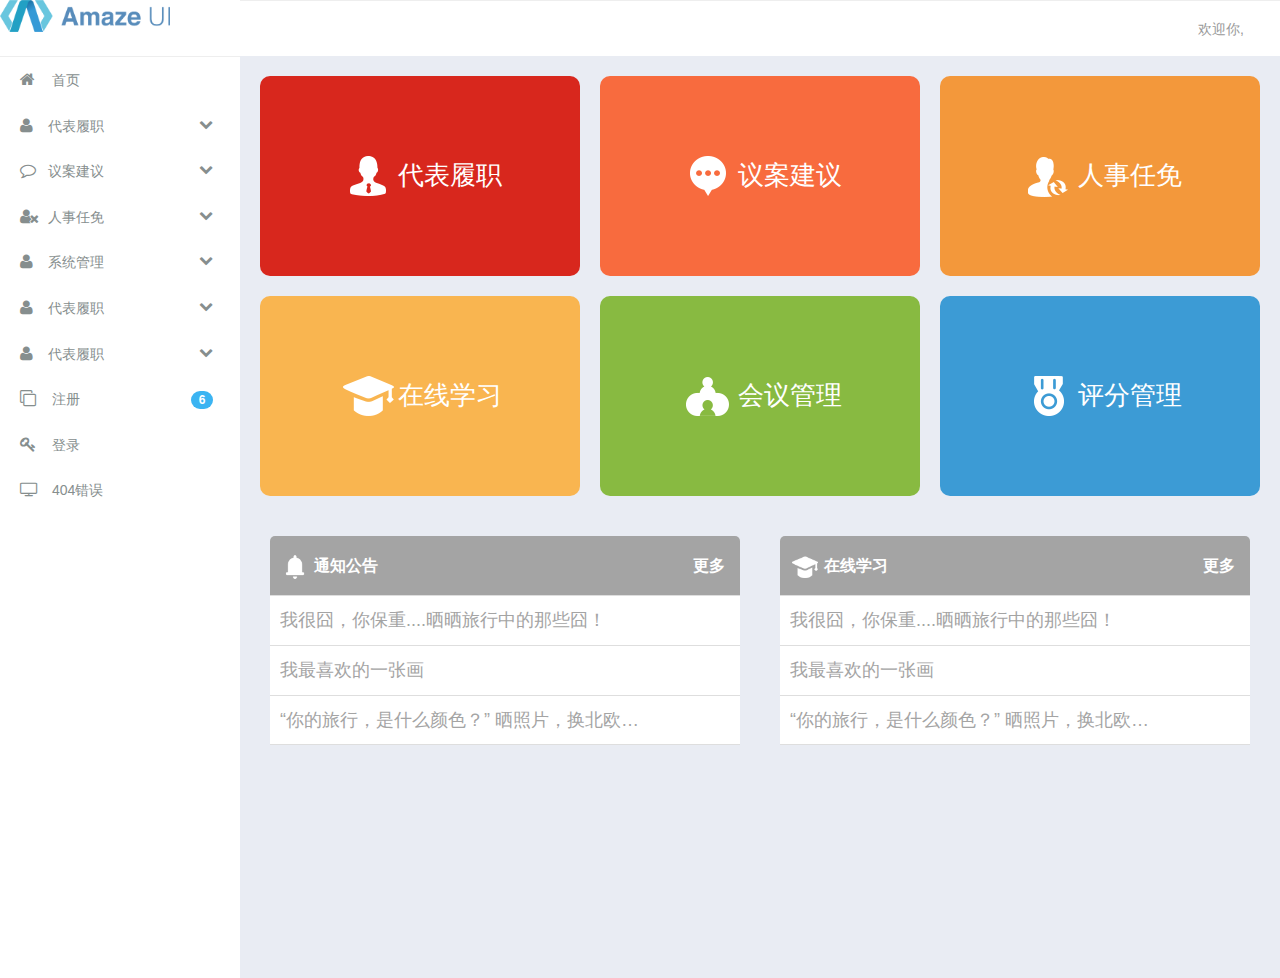
==== commit c93e1483: "commit" ====
--- a/index.html
+++ b/index.html
@@ -46,7 +46,7 @@
                     <ul>
                         <!-- 欢迎语 -->
                         <li class="am-text-sm tpl-header-navbar-welcome">
-                            <a href="javascript:;">欢迎你, <span>Amaze UI</span> </a>
+                            <a href="javascript:;">欢迎你, <span id="name"></span> </a>
                         </li>
 
                     </ul>
@@ -373,7 +373,11 @@
     <script src="assets/js/amazeui.datatables.min.js"></script>
     <script src="assets/js/dataTables.responsive.min.js"></script>
     <script src="assets/js/app.js"></script>
-
+    <script>
+        $(function () {
+            let name = localStorage.getItem("username");
+            $("#name").append(name)
+        })
+    </script>
 </body>
-
 </html>